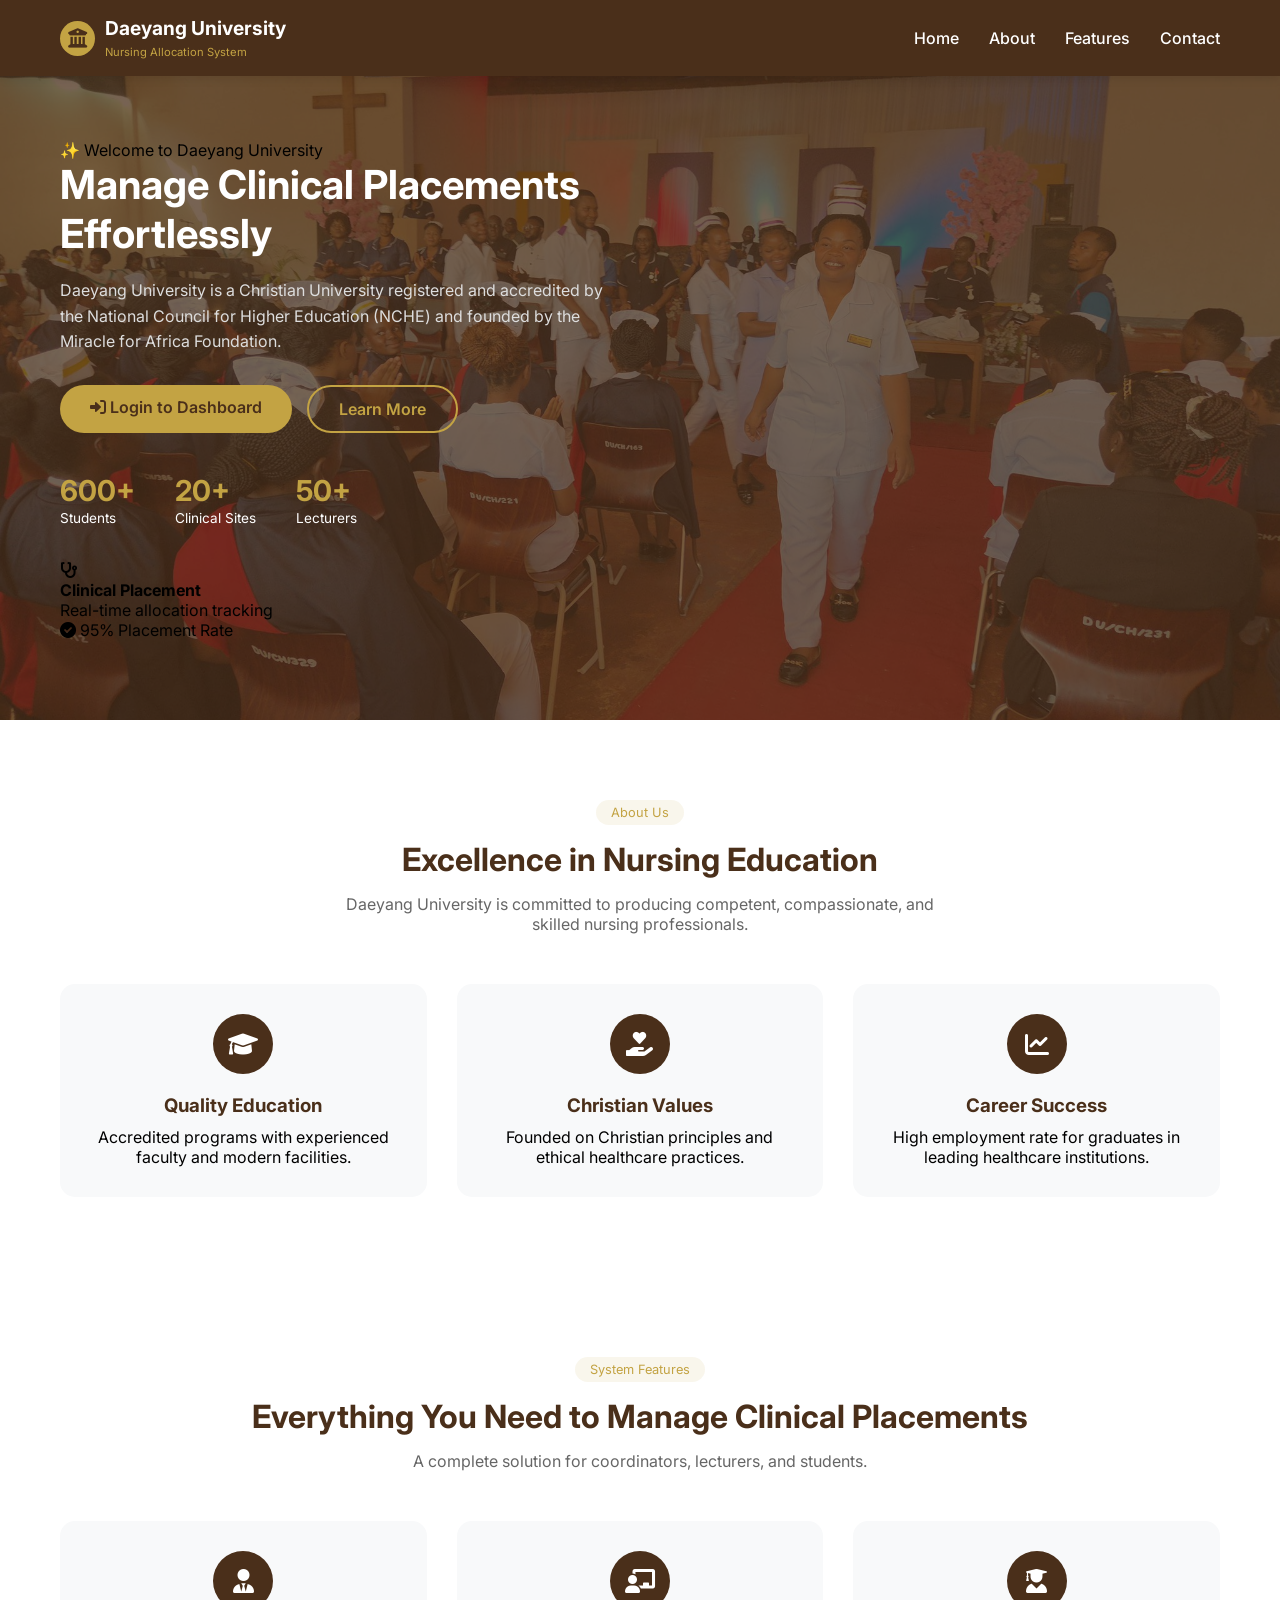
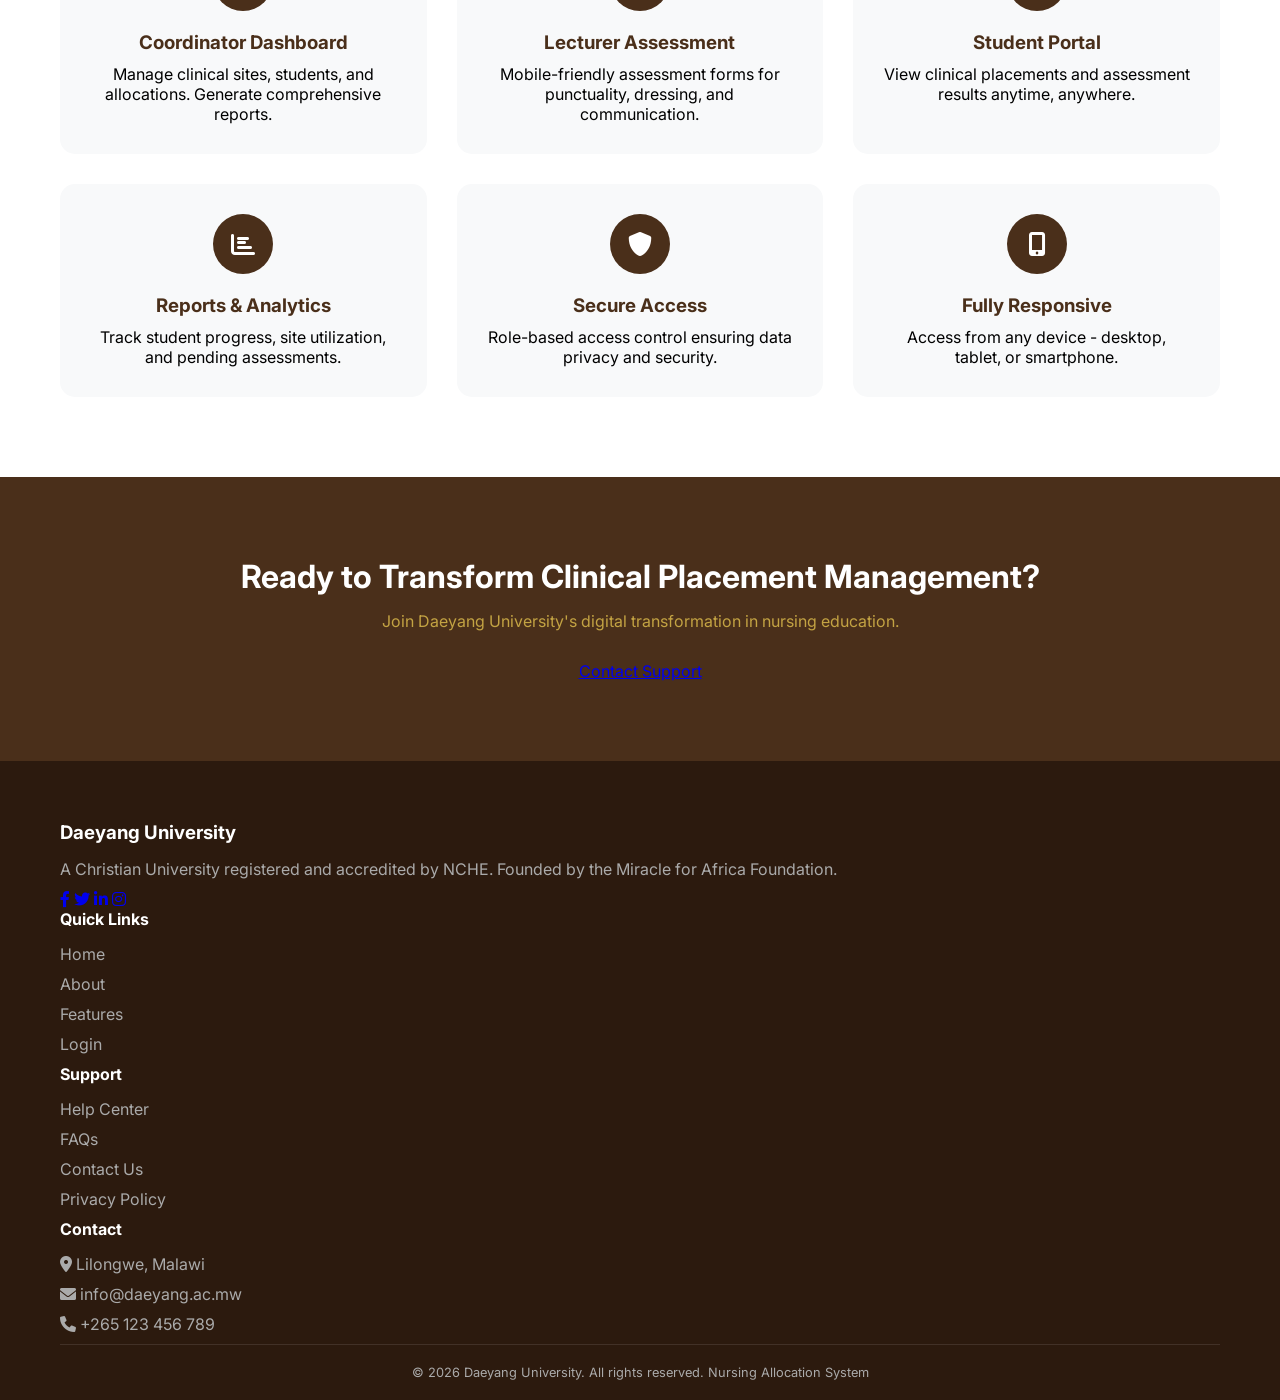
==== landing.html @ 1813d1b1 "Complete system: Bulk upload, auto allocation with notifications, landing page redesign NEW FILES AD" ====
<!DOCTYPE html>
<html lang="en">
<head>
    <meta charset="UTF-8">
    <meta name="viewport" content="width=device-width, initial-scale=1.0, user-scalable=yes">
    <title>Daeyang University - Nursing Allocation System</title>
    <link rel="stylesheet" href="css/landing.css">
    <link href="https://fonts.googleapis.com/css2?family=Inter:wght@300;400;500;600;700;800&display=swap" rel="stylesheet">
    <link rel="stylesheet" href="https://cdnjs.cloudflare.com/ajax/libs/font-awesome/6.0.0-beta3/css/all.min.css">
</head>
<body>
    <!-- Navigation -->
    <nav class="navbar">
        <div class="container">
            <div class="nav-brand">
                <div class="brand-icon">
                    <i class="fas fa-university"></i>
                </div>
                <div class="brand-text">
                    <h3>Daeyang University</h3>
                    <span>Nursing Allocation System</span>
                </div>
            </div>
            <div class="nav-menu">
                <a href="#home" class="nav-link">Home</a>
                <a href="#about" class="nav-link">About</a>
                <a href="#features" class="nav-link">Features</a>
                <a href="#contact" class="nav-link">Contact</a>
            </div>
            <div class="mobile-toggle">
                <i class="fas fa-bars"></i>
            </div>
        </div>
    </nav>

    <!-- Hero Section -->
    <section class="hero" id="home">
        <div class="container">
            <div class="hero-grid">
                <div class="hero-content">
                    <div class="hero-badge">
                        <span class="badge-icon">✨</span>
                        <span>Welcome to Daeyang University</span>
                    </div>
                    <h1>Manage Clinical Placements <span class="gradient-text">Effortlessly</span></h1>
                    <p>Daeyang University is a Christian University registered and accredited by the National Council for Higher Education (NCHE) and founded by the Miracle for Africa Foundation.</p>
                    <div class="hero-buttons">
                        <a href="login.php" class="btn btn-primary"><i class="fas fa-sign-in-alt"></i> Login to Dashboard</a>
                        <a href="#features" class="btn btn-outline">Learn More</a>
                    </div>
                    <div class="hero-stats">
                        <div class="stat">
                            <h3>600+</h3>
                            <p>Students</p>
                        </div>
                        <div class="stat">
                            <h3>20+</h3>
                            <p>Clinical Sites</p>
                        </div>
                        <div class="stat">
                            <h3>50+</h3>
                            <p>Lecturers</p>
                        </div>
                    </div>
                </div>
                <div class="hero-image">
                    <div class="image-card">
                        <div class="card-icon">
                            <i class="fas fa-stethoscope"></i>
                        </div>
                        <h4>Clinical Placement</h4>
                        <p>Real-time allocation tracking</p>
                        <div class="card-stats">
                            <div class="stat-item">
                                <i class="fas fa-check-circle"></i>
                                <span>95% Placement Rate</span>
                            </div>
                        </div>
                    </div>
                </div>
            </div>
        </div>
    </section>

    <!-- About Section -->
    <section class="about" id="about">
        <div class="container">
            <div class="section-header">
                <span class="section-tag">About Us</span>
                <h2>Excellence in Nursing Education</h2>
                <p>Daeyang University is committed to producing competent, compassionate, and skilled nursing professionals.</p>
            </div>
            <div class="about-grid">
                <div class="about-card">
                    <div class="about-icon">
                        <i class="fas fa-graduation-cap"></i>
                    </div>
                    <h3>Quality Education</h3>
                    <p>Accredited programs with experienced faculty and modern facilities.</p>
                </div>
                <div class="about-card">
                    <div class="about-icon">
                        <i class="fas fa-hand-holding-heart"></i>
                    </div>
                    <h3>Christian Values</h3>
                    <p>Founded on Christian principles and ethical healthcare practices.</p>
                </div>
                <div class="about-card">
                    <div class="about-icon">
                        <i class="fas fa-chart-line"></i>
                    </div>
                    <h3>Career Success</h3>
                    <p>High employment rate for graduates in leading healthcare institutions.</p>
                </div>
            </div>
        </div>
    </section>

    <!-- Features Section -->
    <section class="features" id="features">
        <div class="container">
            <div class="section-header">
                <span class="section-tag">System Features</span>
                <h2>Everything You Need to Manage Clinical Placements</h2>
                <p>A complete solution for coordinators, lecturers, and students.</p>
            </div>
            <div class="features-grid">
                <div class="feature-card">
                    <div class="feature-icon">
                        <i class="fas fa-user-tie"></i>
                    </div>
                    <h3>Coordinator Dashboard</h3>
                    <p>Manage clinical sites, students, and allocations. Generate comprehensive reports.</p>
                </div>
                <div class="feature-card">
                    <div class="feature-icon">
                        <i class="fas fa-chalkboard-teacher"></i>
                    </div>
                    <h3>Lecturer Assessment</h3>
                    <p>Mobile-friendly assessment forms for punctuality, dressing, and communication.</p>
                </div>
                <div class="feature-card">
                    <div class="feature-icon">
                        <i class="fas fa-user-graduate"></i>
                    </div>
                    <h3>Student Portal</h3>
                    <p>View clinical placements and assessment results anytime, anywhere.</p>
                </div>
                <div class="feature-card">
                    <div class="feature-icon">
                        <i class="fas fa-chart-bar"></i>
                    </div>
                    <h3>Reports & Analytics</h3>
                    <p>Track student progress, site utilization, and pending assessments.</p>
                </div>
                <div class="feature-card">
                    <div class="feature-icon">
                        <i class="fas fa-shield-alt"></i>
                    </div>
                    <h3>Secure Access</h3>
                    <p>Role-based access control ensuring data privacy and security.</p>
                </div>
                <div class="feature-card">
                    <div class="feature-icon">
                        <i class="fas fa-mobile-alt"></i>
                    </div>
                    <h3>Fully Responsive</h3>
                    <p>Access from any device - desktop, tablet, or smartphone.</p>
                </div>
            </div>
        </div>
    </section>

    <!-- CTA Section - REMOVED the duplicate login button -->
    <section class="cta">
        <div class="container">
            <div class="cta-content">
                <h2>Ready to Transform Clinical Placement Management?</h2>
                <p>Join Daeyang University's digital transformation in nursing education.</p>
                <div class="cta-buttons">
                    <!-- Only Contact Support button remains, Login button removed -->
                    <a href="#contact" class="btn btn-outline-light">Contact Support</a>
                </div>
            </div>
        </div>
    </section>

    <!-- Footer -->
    <footer class="footer" id="contact">
        <div class="container">
            <div class="footer-grid">
                <div class="footer-about">
                    <h3>Daeyang University</h3>
                    <p>A Christian University registered and accredited by NCHE. Founded by the Miracle for Africa Foundation.</p>
                    <div class="social-links">
                        <a href="#"><i class="fab fa-facebook-f"></i></a>
                        <a href="#"><i class="fab fa-twitter"></i></a>
                        <a href="#"><i class="fab fa-linkedin-in"></i></a>
                        <a href="#"><i class="fab fa-instagram"></i></a>
                    </div>
                </div>
                <div class="footer-links">
                    <h4>Quick Links</h4>
                    <ul>
                        <li><a href="#home">Home</a></li>
                        <li><a href="#about">About</a></li>
                        <li><a href="#features">Features</a></li>
                        <li><a href="login.php">Login</a></li>
                    </ul>
                </div>
                <div class="footer-links">
                    <h4>Support</h4>
                    <ul>
                        <li><a href="#">Help Center</a></li>
                        <li><a href="#">FAQs</a></li>
                        <li><a href="#">Contact Us</a></li>
                        <li><a href="#">Privacy Policy</a></li>
                    </ul>
                </div>
                <div class="footer-contact">
                    <h4>Contact</h4>
                    <p><i class="fas fa-map-marker-alt"></i> Lilongwe, Malawi</p>
                    <p><i class="fas fa-envelope"></i> info@daeyang.ac.mw</p>
                    <p><i class="fas fa-phone"></i> +265 123 456 789</p>
                </div>
            </div>
            <div class="footer-bottom">
                <p>&copy; 2026 Daeyang University. All rights reserved. Nursing Allocation System</p>
            </div>
        </div>
    </footer>

    <script>
        // Mobile menu toggle
        document.querySelector('.mobile-toggle').addEventListener('click', function() {
            document.querySelector('.nav-menu').classList.toggle('active');
        });
    </script>
</body>
</html>
---- css/landing.css ----
/* ============================================
   DAEYANG UNIVERSITY - NURSING LANDING PAGE
   WITH BACKGROUND IMAGE
   ============================================ */

* {
    margin: 0;
    padding: 0;
    box-sizing: border-box;
}

body {
    font-family: 'Inter', 'Segoe UI', Tahoma, Geneva, Verdana, sans-serif;
    background: white;
    min-height: 100vh;
}

.container {
    max-width: 1200px;
    margin: 0 auto;
    padding: 0 20px;
}

/* Navigation */
.navbar {
    background: #4a2f1a;
    padding: 1rem 0;
    position: fixed;
    top: 0;
    width: 100%;
    z-index: 1000;
    box-shadow: 0 2px 10px rgba(0,0,0,0.1);
}

.navbar .container {
    display: flex;
    justify-content: space-between;
    align-items: center;
}

.nav-brand {
    display: flex;
    align-items: center;
    gap: 10px;
}

.brand-icon {
    width: 35px;
    height: 35px;
    background: #c3a343;
    border-radius: 50%;
    display: flex;
    align-items: center;
    justify-content: center;
    color: #4a2f1a;
    font-size: 1.2rem;
}

.brand-text h3 {
    color: white;
    font-size: 1.2rem;
}

.brand-text span {
    color: #c3a343;
    font-size: 0.7rem;
}

.nav-menu {
    display: flex;
    gap: 30px;
    align-items: center;
}

.nav-menu a {
    color: white;
    text-decoration: none;
    font-weight: 500;
}

.nav-menu a:hover {
    color: #c3a343;
}

/* Login button removed from nav - as requested */

.mobile-toggle {
    display: none;
    font-size: 1.5rem;
    cursor: pointer;
    color: white;
}

/* Hero Section with Background Image */
.hero {
    padding: 120px 0 60px;
    min-height: 80vh;
    display: flex;
    align-items: center;
    position: relative;
    background: url('../images/background.jpg') center/cover no-repeat;
}

/* Dark overlay to make text readable */
.hero::before {
    content: '';
    position: absolute;
    top: 0;
    left: 0;
    width: 100%;
    height: 100%;
    background: rgba(74, 47, 26, 0.75);
    z-index: 0;
}

.hero .container {
    position: relative;
    z-index: 1;
}

.hero .container {
    display: grid;
    grid-template-columns: 1fr 1fr;
    gap: 50px;
    align-items: center;
}

.hero-content h1 {
    font-size: 2.5rem;
    color: white;
    margin-bottom: 20px;
}

.hero-content .highlight {
    color: #c3a343;
}

.hero-content p {
    color: #ddd;
    line-height: 1.6;
    margin-bottom: 30px;
}

.hero-buttons {
    display: flex;
    gap: 15px;
    margin-bottom: 40px;
}

.btn-primary {
    background: #c3a343;
    color: #4a2f1a;
    padding: 12px 30px;
    border-radius: 40px;
    text-decoration: none;
    font-weight: 600;
    display: inline-block;
}

.btn-primary:hover {
    background: #d4b353;
}

.btn-outline {
    border: 2px solid #c3a343;
    color: #c3a343;
    padding: 12px 30px;
    border-radius: 40px;
    text-decoration: none;
    font-weight: 600;
    display: inline-block;
}

.btn-outline:hover {
    background: #c3a343;
    color: #4a2f1a;
}

.hero-stats {
    display: flex;
    gap: 40px;
}

.stat h3 {
    font-size: 1.8rem;
    color: #c3a343;
}

.stat p {
    color: white;
    font-size: 0.85rem;
}

.image-placeholder {
    width: 300px;
    height: 300px;
    background: rgba(255,255,255,0.1);
    border-radius: 20px;
    display: flex;
    align-items: center;
    justify-content: center;
    font-size: 5rem;
    color: white;
    backdrop-filter: blur(5px);
    border: 1px solid rgba(255,255,255,0.2);
}

/* About Section */
.about, .features, .partners, .cta {
    padding: 80px 0;
}

.section-header {
    text-align: center;
    margin-bottom: 50px;
}

.section-tag {
    display: inline-block;
    background: rgba(195, 163, 67, 0.1);
    color: #c3a343;
    padding: 5px 15px;
    border-radius: 30px;
    font-size: 0.8rem;
    margin-bottom: 15px;
}

.section-header h2 {
    font-size: 2rem;
    color: #4a2f1a;
    margin-bottom: 15px;
}

.section-header p {
    color: #666;
    max-width: 600px;
    margin: 0 auto;
}

.about-grid, .features-grid {
    display: grid;
    grid-template-columns: repeat(auto-fit, minmax(300px, 1fr));
    gap: 30px;
}

.about-card, .feature-card {
    padding: 30px;
    background: #f8f9fa;
    border-radius: 15px;
    transition: transform 0.3s;
    text-align: center;
}

.about-card:hover, .feature-card:hover {
    transform: translateY(-5px);
}

.about-icon, .feature-icon {
    width: 60px;
    height: 60px;
    background: #4a2f1a;
    border-radius: 50%;
    display: flex;
    align-items: center;
    justify-content: center;
    margin: 0 auto 20px;
    font-size: 1.5rem;
    color: white;
}

.about-card h3, .feature-card h3 {
    color: #4a2f1a;
    margin-bottom: 10px;
}

/* Partners Section */
.partners {
    background: #f8f9fa;
}

.partners-grid {
    display: grid;
    grid-template-columns: repeat(auto-fit, minmax(200px, 1fr));
    gap: 30px;
    text-align: center;
}

.partner-card {
    padding: 25px;
    background: white;
    border-radius: 15px;
    transition: transform 0.3s;
}

.partner-card:hover {
    transform: translateY(-5px);
}

.partner-card i {
    font-size: 2.5rem;
    color: #4a2f1a;
    margin-bottom: 15px;
}

.partner-card h4 {
    color: #4a2f1a;
    margin-bottom: 5px;
}

.partner-card p {
    color: #666;
    font-size: 0.85rem;
}

/* CTA Section */
.cta {
    background: #4a2f1a;
    text-align: center;
}

.cta-content h2 {
    color: white;
    font-size: 2rem;
    margin-bottom: 15px;
}

.cta-content p {
    color: #c3a343;
    margin-bottom: 30px;
}

.btn-light {
    background: #c3a343;
    color: #4a2f1a;
    padding: 12px 40px;
    border-radius: 40px;
    text-decoration: none;
    font-weight: 600;
    display: inline-block;
}

.btn-light:hover {
    background: #d4b353;
}

/* Footer */
.footer {
    background: #2c1a0e;
    padding: 60px 0 20px;
    color: white;
}

.footer-content {
    display: grid;
    grid-template-columns: repeat(auto-fit, minmax(250px, 1fr));
    gap: 40px;
    margin-bottom: 40px;
}

.footer-about h3, .footer-links h4, .footer-contact h4 {
    margin-bottom: 15px;
}

.footer-about p {
    color: #aaa;
    margin-bottom: 10px;
}

.footer-links ul {
    list-style: none;
}

.footer-links ul li {
    margin-bottom: 10px;
}

.footer-links ul li a {
    color: #aaa;
    text-decoration: none;
}

.footer-links ul li a:hover {
    color: #c3a343;
}

.footer-contact p {
    color: #aaa;
    margin-bottom: 10px;
}

.footer-bottom {
    text-align: center;
    padding-top: 20px;
    border-top: 1px solid rgba(255,255,255,0.1);
    color: #aaa;
    font-size: 0.8rem;
}

/* Responsive */
@media (max-width: 768px) {
    .mobile-toggle {
        display: block;
    }
    
    .nav-menu {
        display: none;
        position: absolute;
        top: 70px;
        left: 0;
        width: 100%;
        background: #4a2f1a;
        flex-direction: column;
        padding: 20px;
    }
    
    .nav-menu.active {
        display: flex;
    }
    
    .hero .container {
        grid-template-columns: 1fr;
        text-align: center;
    }
    
    .hero-content h1 {
        font-size: 1.8rem;
    }
    
    .hero-buttons, .hero-stats {
        justify-content: center;
    }
    
    .features-grid, .about-grid, .partners-grid {
        grid-template-columns: 1fr;
    }
}
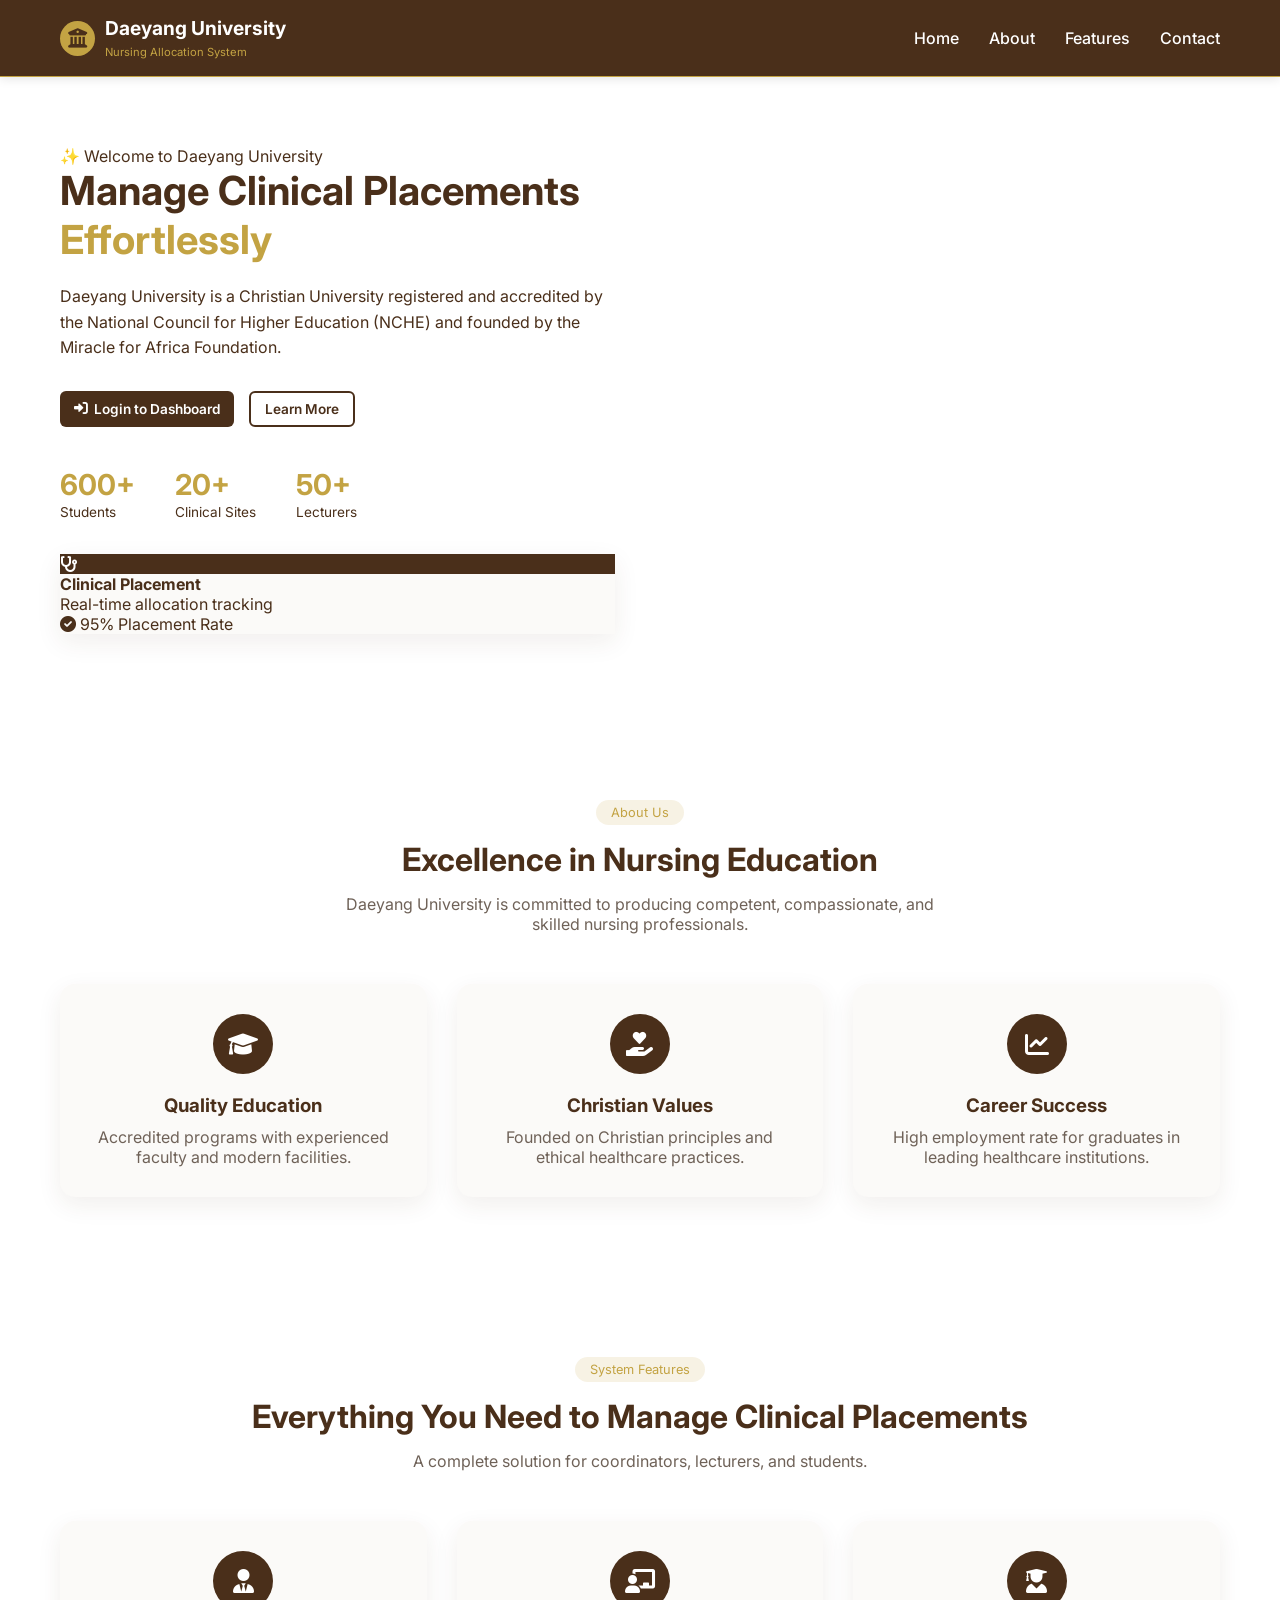
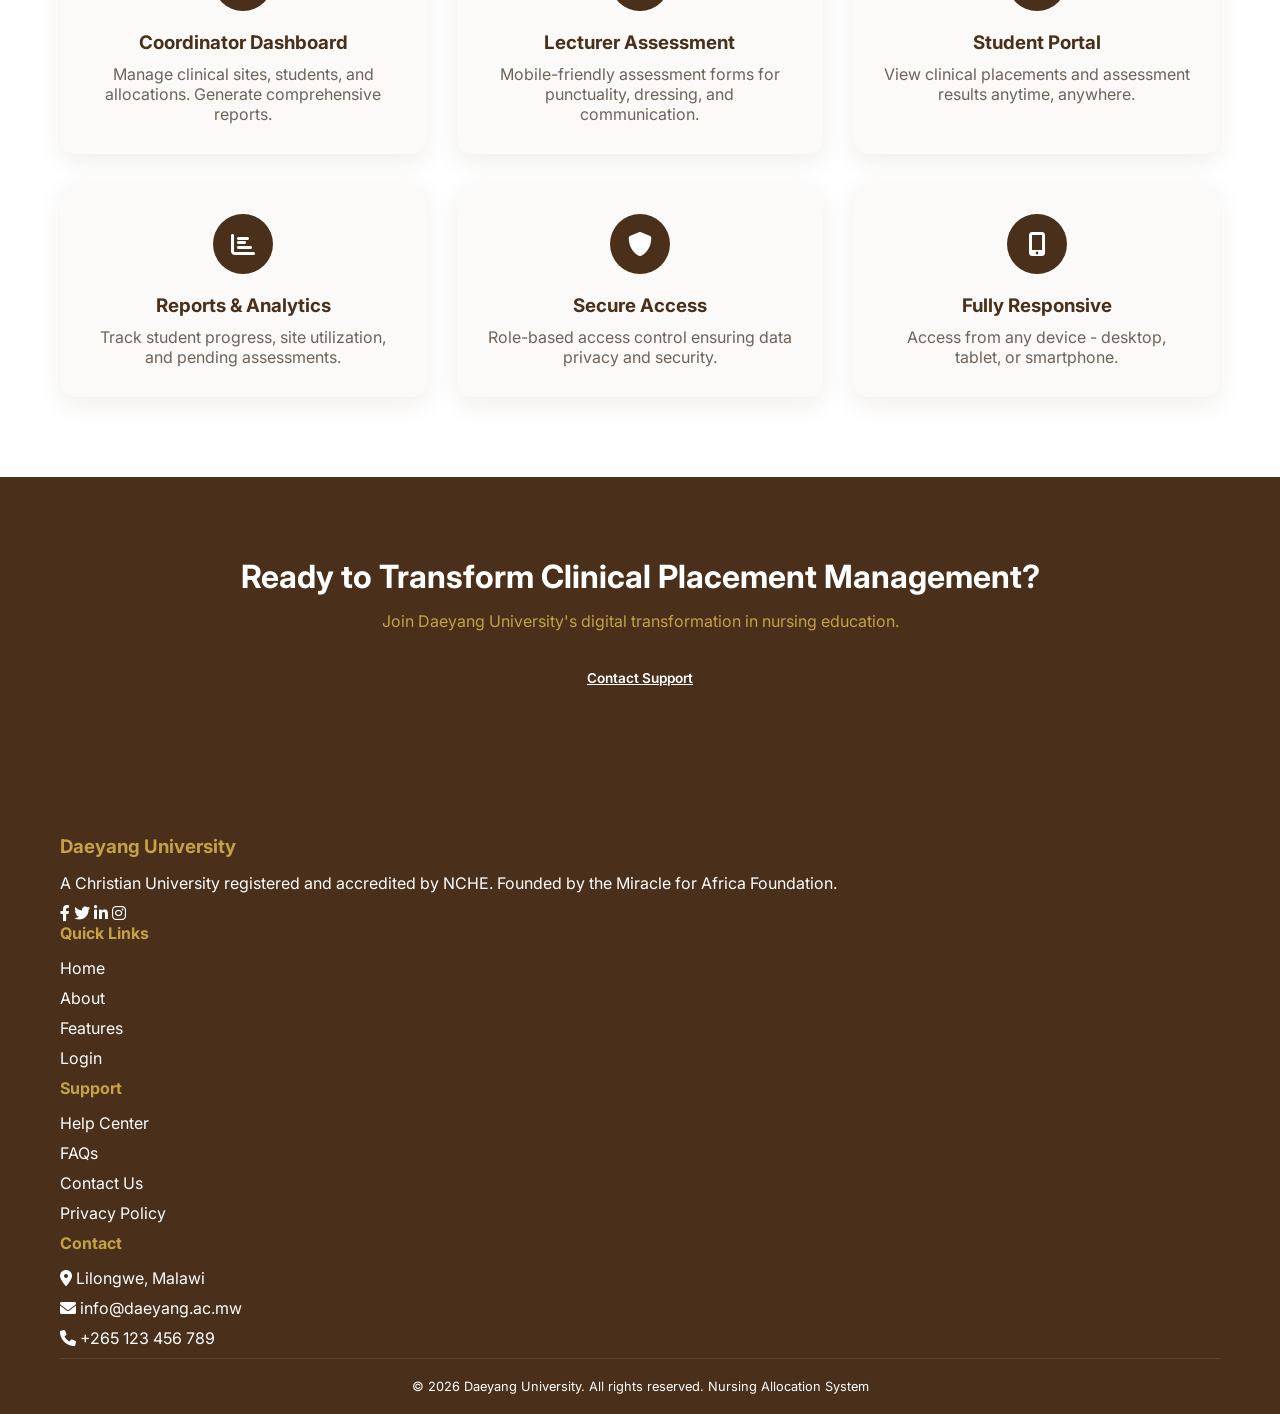
==== commit 73c74ed7: "Add shared page loading overlay and delayed navigation behavior across the system" ====
--- a/landing.html
+++ b/landing.html
@@ -7,6 +7,7 @@
     <link rel="stylesheet" href="css/landing.css">
     <link href="https://fonts.googleapis.com/css2?family=Inter:wght@300;400;500;600;700;800&display=swap" rel="stylesheet">
     <link rel="stylesheet" href="https://cdnjs.cloudflare.com/ajax/libs/font-awesome/6.0.0-beta3/css/all.min.css">
+    <link rel="stylesheet" href="css/theme.css">
 </head>
 <body>
     <!-- Navigation -->
@@ -231,10 +232,10 @@
     </footer>
 
     <script>
-        // Mobile menu toggle
         document.querySelector('.mobile-toggle').addEventListener('click', function() {
             document.querySelector('.nav-menu').classList.toggle('active');
         });
     </script>
+    <script src="js/page-loader.js"></script>
 </body>
-</html>+</html>
--- a/css/landing.css
+++ b/css/landing.css
@@ -1,6 +1,6 @@
 /* ============================================
    DAEYANG UNIVERSITY - NURSING LANDING PAGE
-   WITH BACKGROUND IMAGE
+   NAVY & GOLD THEME
    ============================================ */
 
 * {
@@ -23,13 +23,14 @@
 
 /* Navigation */
 .navbar {
-    background: #4a2f1a;
+    background: #1a2a6c;
     padding: 1rem 0;
     position: fixed;
     top: 0;
     width: 100%;
     z-index: 1000;
     box-shadow: 0 2px 10px rgba(0,0,0,0.1);
+    border-bottom: 1px solid #c3a343;
 }
 
 .navbar .container {
@@ -52,7 +53,7 @@
     display: flex;
     align-items: center;
     justify-content: center;
-    color: #4a2f1a;
+    color: #1a2a6c;
     font-size: 1.2rem;
 }
 
@@ -81,8 +82,6 @@
 .nav-menu a:hover {
     color: #c3a343;
 }
-
-/* Login button removed from nav - as requested */
 
 .mobile-toggle {
     display: none;
@@ -101,7 +100,7 @@
     background: url('../images/background.jpg') center/cover no-repeat;
 }
 
-/* Dark overlay to make text readable */
+/* Dark overlay to make text readable - Navy overlay */
 .hero::before {
     content: '';
     position: absolute;
@@ -109,7 +108,7 @@
     left: 0;
     width: 100%;
     height: 100%;
-    background: rgba(74, 47, 26, 0.75);
+    background: rgba(26, 42, 108, 0.85);
     z-index: 0;
 }
 
@@ -149,7 +148,7 @@
 
 .btn-primary {
     background: #c3a343;
-    color: #4a2f1a;
+    color: #1a2a6c;
     padding: 12px 30px;
     border-radius: 40px;
     text-decoration: none;
@@ -159,6 +158,7 @@
 
 .btn-primary:hover {
     background: #d4b353;
+    transform: translateY(-2px);
 }
 
 .btn-outline {
@@ -173,7 +173,7 @@
 
 .btn-outline:hover {
     background: #c3a343;
-    color: #4a2f1a;
+    color: #1a2a6c;
 }
 
 .hero-stats {
@@ -227,7 +227,7 @@
 
 .section-header h2 {
     font-size: 2rem;
-    color: #4a2f1a;
+    color: #1a2a6c;
     margin-bottom: 15px;
 }
 
@@ -258,7 +258,7 @@
 .about-icon, .feature-icon {
     width: 60px;
     height: 60px;
-    background: #4a2f1a;
+    background: #1a2a6c;
     border-radius: 50%;
     display: flex;
     align-items: center;
@@ -269,7 +269,7 @@
 }
 
 .about-card h3, .feature-card h3 {
-    color: #4a2f1a;
+    color: #1a2a6c;
     margin-bottom: 10px;
 }
 
@@ -298,12 +298,12 @@
 
 .partner-card i {
     font-size: 2.5rem;
-    color: #4a2f1a;
+    color: #1a2a6c;
     margin-bottom: 15px;
 }
 
 .partner-card h4 {
-    color: #4a2f1a;
+    color: #1a2a6c;
     margin-bottom: 5px;
 }
 
@@ -314,7 +314,7 @@
 
 /* CTA Section */
 .cta {
-    background: #4a2f1a;
+    background: #1a2a6c;
     text-align: center;
 }
 
@@ -331,7 +331,7 @@
 
 .btn-light {
     background: #c3a343;
-    color: #4a2f1a;
+    color: #1a2a6c;
     padding: 12px 40px;
     border-radius: 40px;
     text-decoration: none;
@@ -345,7 +345,7 @@
 
 /* Footer */
 .footer {
-    background: #2c1a0e;
+    background: #0f172a;
     padding: 60px 0 20px;
     color: white;
 }
@@ -359,6 +359,7 @@
 
 .footer-about h3, .footer-links h4, .footer-contact h4 {
     margin-bottom: 15px;
+    color: #c3a343;
 }
 
 .footer-about p {
@@ -394,6 +395,49 @@
     border-top: 1px solid rgba(255,255,255,0.1);
     color: #aaa;
     font-size: 0.8rem;
+}
+
+/* Responsive */
+.page-loader {
+    position: fixed;
+    inset: 0;
+    background: rgba(0, 0, 0, 0.65);
+    display: flex;
+    align-items: center;
+    justify-content: center;
+    z-index: 2000;
+    opacity: 0;
+    pointer-events: none;
+    transition: opacity 0.25s ease;
+}
+
+.page-loader.visible {
+    opacity: 1;
+    pointer-events: auto;
+}
+
+.page-loader .loader {
+    text-align: center;
+    color: #fff;
+}
+
+.page-loader .spinner {
+    width: 60px;
+    height: 60px;
+    border: 6px solid rgba(255, 255, 255, 0.2);
+    border-top-color: #c3a343;
+    border-radius: 50%;
+    animation: spin 1s linear infinite;
+    margin: 0 auto 15px;
+}
+
+.page-loader .loader p {
+    font-size: 1rem;
+    letter-spacing: 0.02em;
+}
+
+@keyframes spin {
+    to { transform: rotate(360deg); }
 }
 
 /* Responsive */
@@ -408,7 +452,7 @@
         top: 70px;
         left: 0;
         width: 100%;
-        background: #4a2f1a;
+        background: #1a2a6c;
         flex-direction: column;
         padding: 20px;
     }
--- a/css/theme.css
+++ b/css/theme.css
@@ -0,0 +1,491 @@
+/* ============================================
+   DAEYANG UNIVERSITY - WHITE & BROWN THEME
+   Loaded after page-level styles to keep the UI consistent.
+   ============================================ */
+
+:root {
+    --du-bg: #ffffff;
+    --du-surface: #fbfaf8;
+    --du-surface-strong: #f5f1eb;
+    --du-brown: #4a2f1a;
+    --du-brown-soft: #654321;
+    --du-text: #4a2f1a;
+    --du-muted: #6f6258;
+    --du-gold: #c3a343;
+    --du-border: #eadfce;
+    --du-shadow: 0 8px 24px rgba(74, 47, 26, 0.08);
+}
+
+html,
+body {
+    background: var(--du-bg) !important;
+    background-image: none !important;
+    color: var(--du-text) !important;
+}
+
+body::before {
+    display: none !important;
+}
+
+body,
+input,
+select,
+textarea,
+button {
+    font-family: 'Inter', 'Segoe UI', Tahoma, Geneva, Verdana, sans-serif;
+}
+
+h1,
+h2,
+h3,
+h4,
+h5,
+h6,
+label,
+strong,
+.card h2,
+.card h3,
+.card h4,
+.section-header h2,
+.about-card h3,
+.feature-card h3,
+.partner-card h4,
+.site-name,
+.stat-number,
+.notification-title,
+.info-label,
+.final-grade-score,
+.upload-area h3 {
+    color: var(--du-text) !important;
+}
+
+p,
+td,
+.stat-label,
+.site-capacity,
+.welcome-card p,
+.section-header p,
+.partner-card p,
+.notification-message,
+.notification-time,
+.info-value,
+.result-date,
+.score-label,
+.comments-label,
+.no-data,
+.upload-area p {
+    color: var(--du-muted) !important;
+}
+
+a {
+    color: var(--du-brown) !important;
+}
+
+/* Header and navigation */
+.header,
+.dashboard-header,
+.navbar,
+.dropdown-header,
+.modal-header,
+.footer,
+.cta {
+    background: var(--du-brown) !important;
+    color: #ffffff !important;
+    border-color: var(--du-gold) !important;
+}
+
+.header h1,
+.dashboard-header h1,
+.header .user-info span,
+.dashboard-header .user-info span,
+.brand-text h3,
+.nav-menu a,
+.dropdown-header h4,
+.modal-header h3,
+.footer h3,
+.footer h4,
+.footer p,
+.footer a,
+.cta h2 {
+    color: #ffffff !important;
+}
+
+.brand-text span,
+.brand-icon,
+.bell-icon,
+.dropdown-header a,
+.footer-about h3,
+.footer-links h4,
+.footer-contact h4,
+.footer-links ul li a:hover,
+.nav-menu a:hover,
+.mobile-toggle {
+    color: var(--du-gold) !important;
+}
+
+.nav-menu .btn-login {
+    background: var(--du-gold) !important;
+    color: var(--du-brown) !important;
+    padding: 8px 16px;
+    border-radius: 30px;
+}
+
+.brand-icon {
+    background: var(--du-gold) !important;
+    color: var(--du-brown) !important;
+}
+
+.nav-tabs {
+    background: var(--du-surface-strong) !important;
+    border-bottom: 1px solid var(--du-border) !important;
+    box-shadow: 0 3px 12px rgba(74, 47, 26, 0.05);
+    align-items: center;
+    overflow-x: auto;
+    overflow-y: visible;
+    scrollbar-width: thin;
+}
+
+.nav-tab {
+    color: var(--du-brown) !important;
+    background: transparent !important;
+    flex: 0 0 auto;
+}
+
+.nav-tab:hover {
+    background: #efe7dc !important;
+    color: var(--du-brown) !important;
+}
+
+.nav-tab.active {
+    background: var(--du-brown) !important;
+    color: #ffffff !important;
+    border-bottom-color: var(--du-gold) !important;
+}
+
+/* Cards and content surfaces */
+.container,
+.dashboard-container {
+    background: transparent !important;
+}
+
+.card,
+.welcome-card,
+.action-bar,
+.stat-card,
+.stat-box,
+.site-card,
+.student-card,
+.result-item,
+.info-box,
+.final-grade-card,
+.assigned-site-info,
+.manual-role-div,
+.upload-area,
+.notification-dropdown,
+.modal-content,
+.login-card,
+.about-card,
+.feature-card,
+.partner-card,
+.image-card,
+.student-info-card,
+.edit-profile-form,
+.score,
+.info-card,
+.scores-card,
+.comments-card {
+    background: var(--du-surface) !important;
+    color: var(--du-text) !important;
+    border-color: var(--du-border) !important;
+    box-shadow: var(--du-shadow) !important;
+}
+
+.card,
+.welcome-card,
+.modal-content,
+.login-card {
+    border: 1px solid var(--du-border) !important;
+}
+
+.card h2,
+.welcome-card,
+.student-card,
+.result-item,
+.info-box,
+.assigned-site-info,
+.manual-role-div,
+.upload-area,
+.student-info-card,
+.final-grade-card {
+    border-left-color: var(--du-gold) !important;
+    border-bottom-color: var(--du-gold) !important;
+}
+
+.about-icon,
+.feature-icon,
+.card-icon {
+    background: var(--du-brown) !important;
+    color: #ffffff !important;
+}
+
+.section-tag {
+    background: rgba(195, 163, 67, 0.14) !important;
+    color: var(--du-gold) !important;
+}
+
+/* Buttons */
+.btn-primary,
+.btn-secondary,
+.btn-template,
+.btn-light,
+.btn-outline,
+.btn-outline-light,
+.btn-view,
+.btn-save,
+.btn-cancel,
+.btn-signin,
+.btn-upload,
+.btn-back,
+.btn-logout {
+    display: inline-flex !important;
+    align-items: center;
+    justify-content: center;
+    gap: 6px;
+    width: auto !important;
+    max-width: 100%;
+    min-height: 34px;
+    padding: 8px 14px !important;
+    border-radius: 6px !important;
+    font-size: 0.85rem !important;
+    line-height: 1.2;
+    font-weight: 600;
+    white-space: nowrap;
+}
+
+.btn-delete,
+.btn-danger,
+.btn-archive-student {
+    min-height: 28px;
+    padding: 5px 10px !important;
+    border-radius: 5px !important;
+    font-size: 0.75rem !important;
+    line-height: 1.2;
+}
+
+.nav-tab {
+    padding: 10px 16px !important;
+    font-size: 0.88rem !important;
+    line-height: 1.2;
+}
+
+.nav-menu .btn-login {
+    padding: 7px 13px !important;
+    font-size: 0.84rem !important;
+}
+
+.btn-primary,
+.btn-view,
+.btn-save,
+.btn-signin,
+.btn-upload,
+.btn-back {
+    background: var(--du-brown) !important;
+    color: #ffffff !important;
+    border-color: var(--du-brown) !important;
+}
+
+.btn-primary:hover,
+.btn-view:hover,
+.btn-save:hover,
+.btn-signin:hover,
+.btn-upload:hover,
+.btn-back:hover {
+    background: var(--du-brown-soft) !important;
+    color: #ffffff !important;
+}
+
+.btn-secondary,
+.btn-template,
+.btn-light,
+.role-badge {
+    background: var(--du-gold) !important;
+    color: var(--du-brown) !important;
+}
+
+.btn-outline,
+.btn-outline-light {
+    background: transparent !important;
+    border-color: var(--du-brown) !important;
+    color: var(--du-brown) !important;
+}
+
+.btn-outline:hover,
+.btn-outline-light:hover {
+    background: var(--du-brown) !important;
+    color: #ffffff !important;
+}
+
+.cta .btn-outline-light {
+    border-color: #ffffff !important;
+    color: #ffffff !important;
+}
+
+.cta .btn-outline-light:hover {
+    background: #ffffff !important;
+    color: var(--du-brown) !important;
+}
+
+.btn-logout {
+    background: rgba(255, 255, 255, 0.14) !important;
+    color: #ffffff !important;
+    border: 1px solid rgba(255, 255, 255, 0.25) !important;
+}
+
+.btn-cancel {
+    background: #eee7dc !important;
+    color: var(--du-brown) !important;
+}
+
+/* Forms */
+input,
+select,
+textarea {
+    background: #ffffff !important;
+    color: var(--du-text) !important;
+    border-color: #d8c7b4 !important;
+}
+
+input:focus,
+select:focus,
+textarea:focus,
+.score-input:focus {
+    border-color: var(--du-gold) !important;
+    box-shadow: 0 0 0 3px rgba(195, 163, 67, 0.16) !important;
+}
+
+::placeholder {
+    color: #9a8c80 !important;
+}
+
+/* Tables */
+.data-table th,
+.history-table th {
+    background: var(--du-brown) !important;
+    color: #ffffff !important;
+}
+
+.data-table tr:hover,
+.history-table tr:hover,
+.notification-item:hover {
+    background: var(--du-surface-strong) !important;
+}
+
+.data-table td,
+.history-table td {
+    border-bottom-color: var(--du-border) !important;
+}
+
+/* Landing page */
+.hero {
+    background: var(--du-bg) !important;
+    color: var(--du-text) !important;
+}
+
+.hero::before {
+    display: none !important;
+}
+
+.hero-content h1,
+.hero-content p,
+.hero-stats .stat p,
+.hero-badge,
+.image-card h4,
+.image-card p,
+.stat-item span {
+    color: var(--du-text) !important;
+}
+
+.gradient-text,
+.hero-content .highlight,
+.stat h3,
+.final-grade-letter {
+    color: var(--du-gold) !important;
+}
+
+.partners {
+    background: var(--du-surface) !important;
+}
+
+.cta p {
+    color: var(--du-gold) !important;
+}
+
+/* Status messages keep their semantic colors. */
+.success-msg,
+.success,
+.badge-success,
+.badge-marked,
+.score-high {
+    color: #155724 !important;
+}
+
+.error-msg,
+.error,
+.score-low {
+    color: #721c24 !important;
+}
+
+.warning-msg,
+.badge-warning,
+.badge-unmarked,
+.score-medium {
+    color: #856404 !important;
+}
+
+@media (max-width: 768px) {
+    .nav-menu.active {
+        background: var(--du-brown) !important;
+    }
+}
+
+.page-loader {
+    position: fixed;
+    inset: 0;
+    background: rgba(0, 0, 0, 0.65);
+    display: flex;
+    align-items: center;
+    justify-content: center;
+    z-index: 2000;
+    opacity: 0;
+    pointer-events: none;
+    transition: opacity 0.25s ease;
+}
+
+.page-loader.visible {
+    opacity: 1;
+    pointer-events: auto;
+}
+
+.page-loader .loader {
+    text-align: center;
+    color: #fff;
+}
+
+.page-loader .spinner {
+    width: 60px;
+    height: 60px;
+    border: 6px solid rgba(255, 255, 255, 0.2);
+    border-top-color: var(--du-gold);
+    border-radius: 50%;
+    animation: spin 1s linear infinite;
+    margin: 0 auto 15px;
+}
+
+.page-loader .loader p {
+    font-size: 1rem;
+    letter-spacing: 0.02em;
+}
+
+@keyframes spin {
+    to { transform: rotate(360deg); }
+}
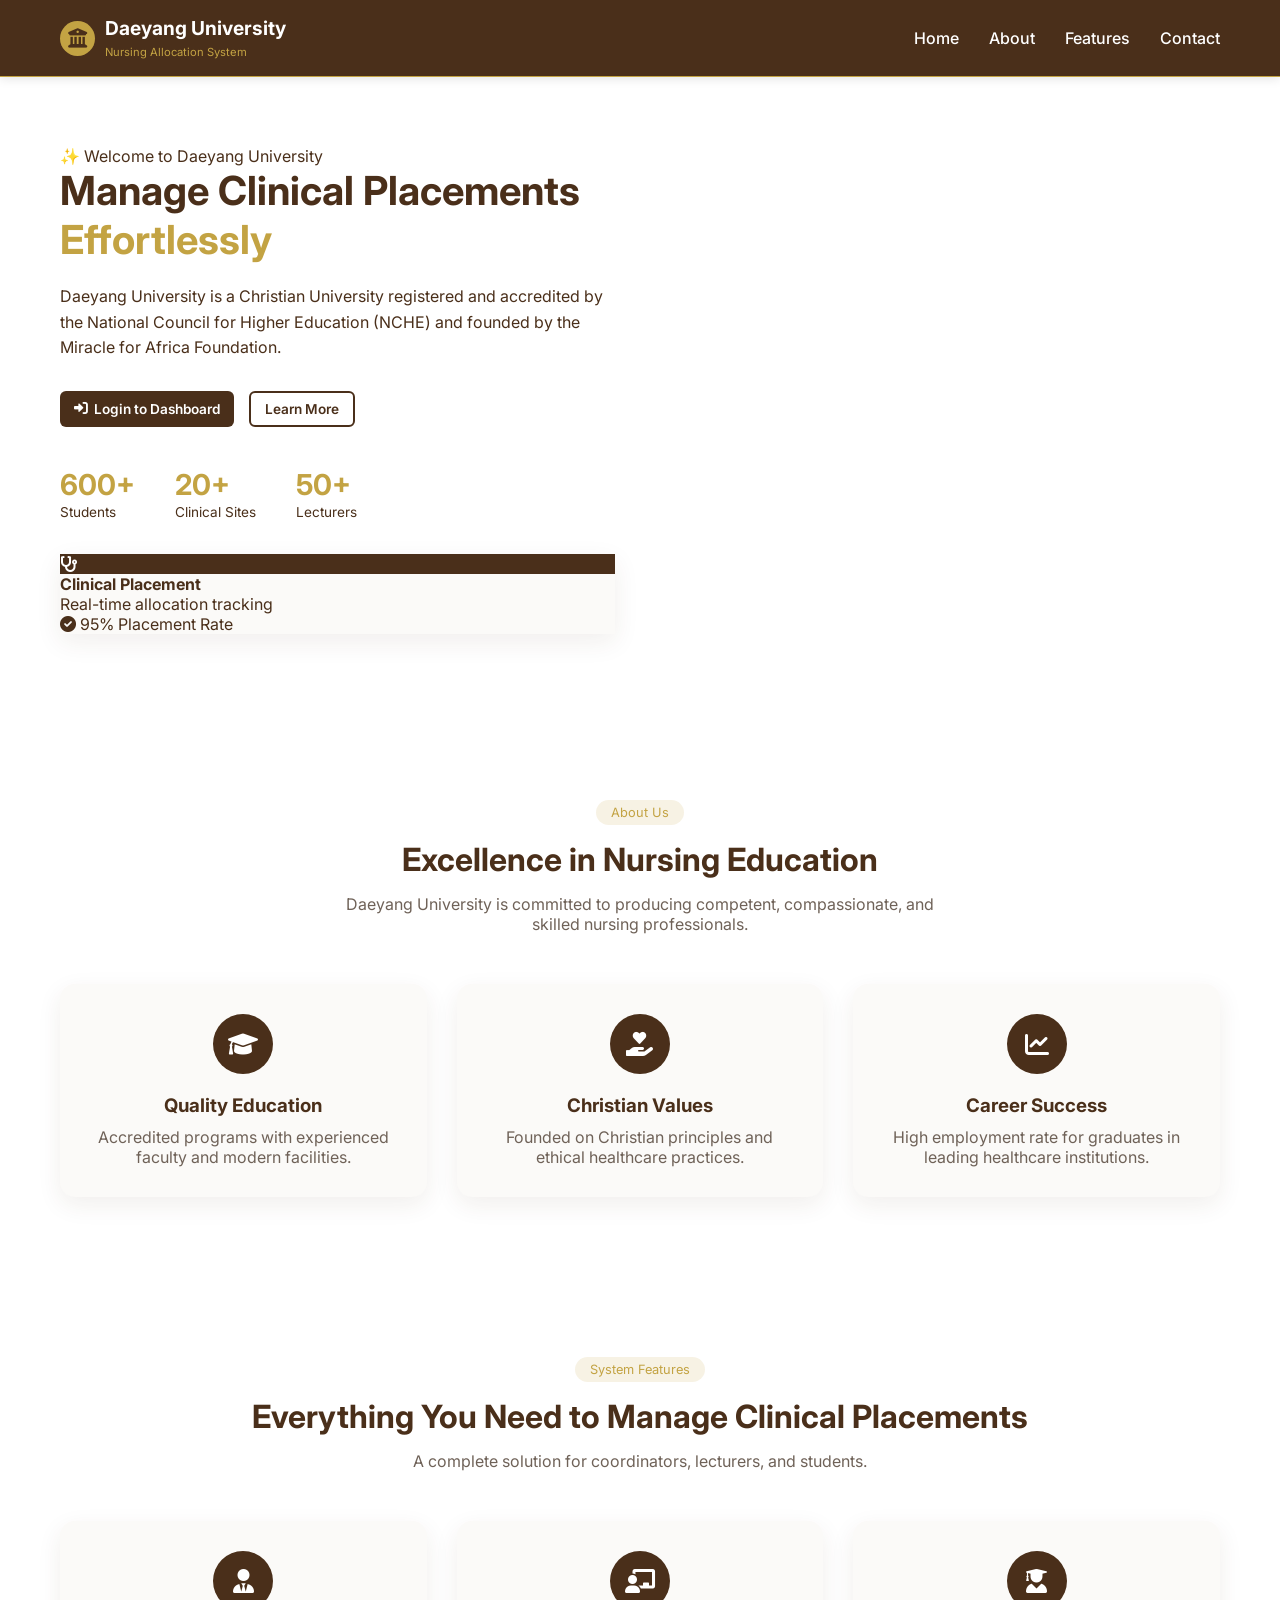
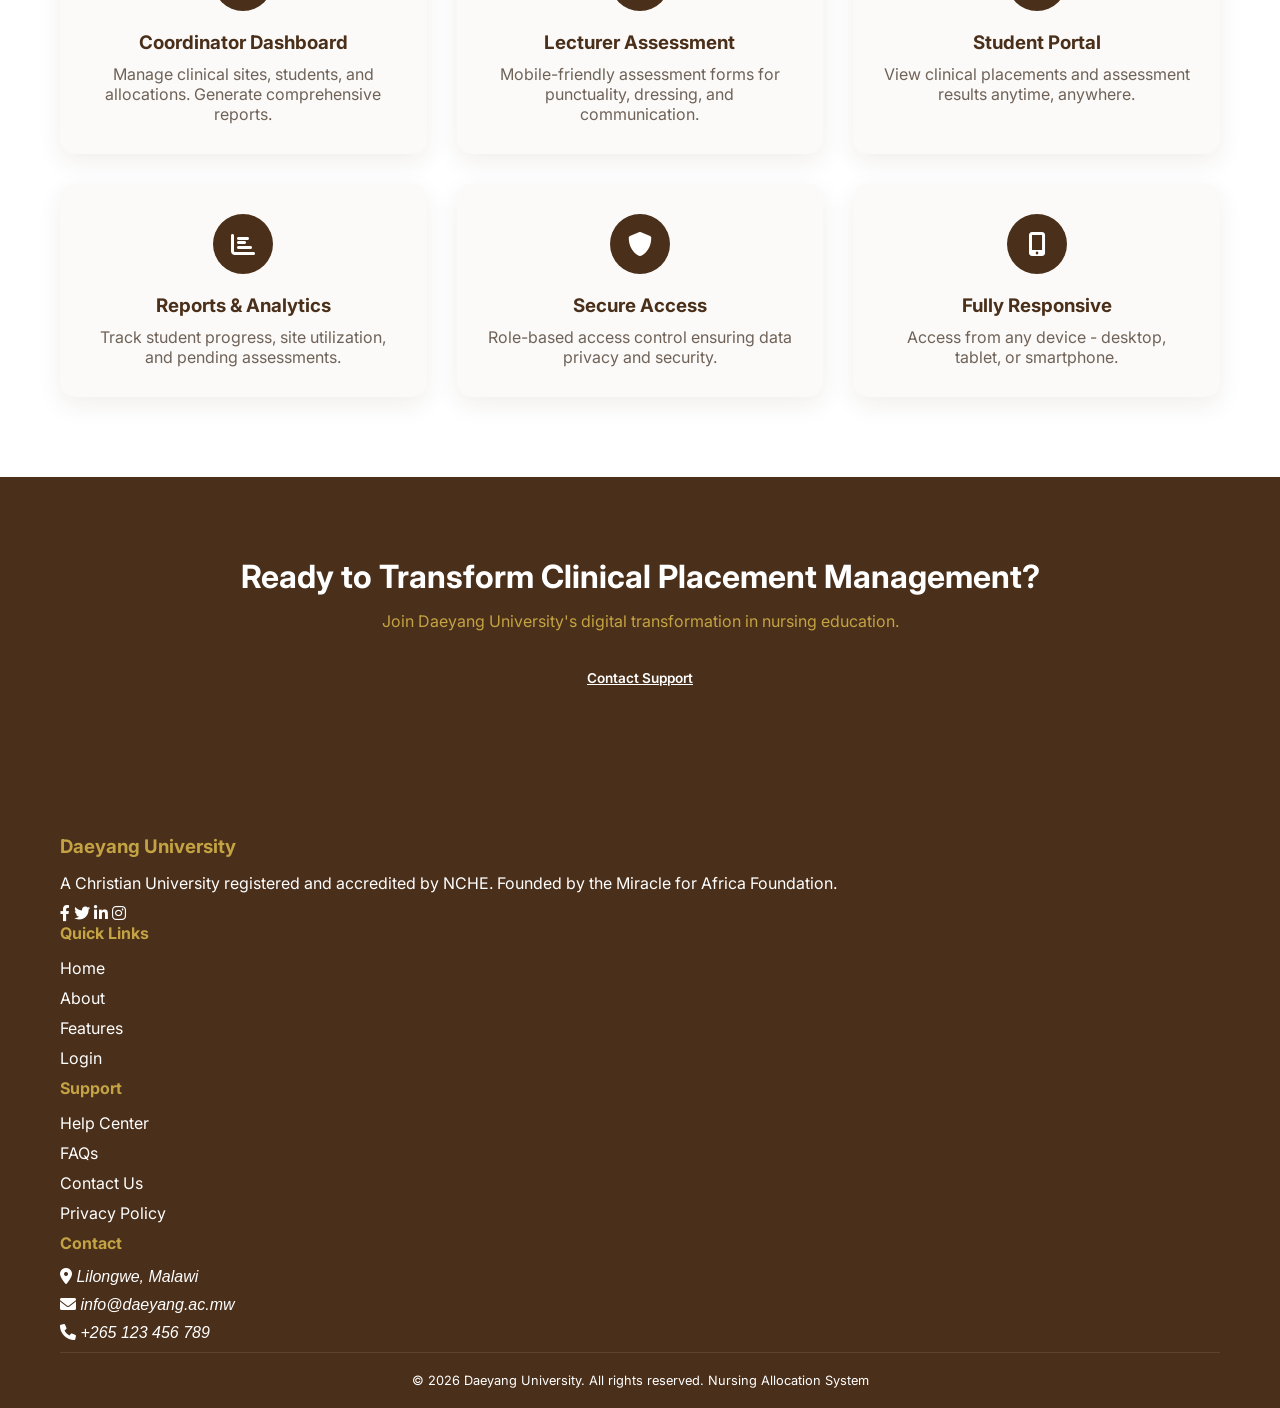
==== commit c4839885: "Major system updates: - Added password reset functionality for students, lecturers, and matrons - Im" ====
--- a/landing.html
+++ b/landing.html
@@ -14,39 +14,39 @@
     <nav class="navbar">
         <div class="container">
             <div class="nav-brand">
-                <div class="brand-icon">
-                    <i class="fas fa-university"></i>
+                <div class="brand-icon" aria-hidden="true">
+                    <i class="fas fa-university" aria-hidden="true"></i>
                 </div>
                 <div class="brand-text">
                     <h3>Daeyang University</h3>
                     <span>Nursing Allocation System</span>
                 </div>
             </div>
-            <div class="nav-menu">
-                <a href="#home" class="nav-link">Home</a>
-                <a href="#about" class="nav-link">About</a>
-                <a href="#features" class="nav-link">Features</a>
-                <a href="#contact" class="nav-link">Contact</a>
-            </div>
-            <div class="mobile-toggle">
-                <i class="fas fa-bars"></i>
+            <div class="nav-menu" role="menubar">
+                <a href="#home" class="nav-link" role="menuitem">Home</a>
+                <a href="#about" class="nav-link" role="menuitem">About</a>
+                <a href="#features" class="nav-link" role="menuitem">Features</a>
+                <a href="#contact" class="nav-link" role="menuitem">Contact</a>
+            </div>
+            <div class="mobile-toggle" role="button" tabindex="0" aria-label="Toggle navigation menu">
+                <i class="fas fa-bars" aria-hidden="true"></i>
             </div>
         </div>
     </nav>
 
     <!-- Hero Section -->
-    <section class="hero" id="home">
+    <section class="hero" id="home" aria-labelledby="hero-heading">
         <div class="container">
             <div class="hero-grid">
                 <div class="hero-content">
                     <div class="hero-badge">
-                        <span class="badge-icon">✨</span>
+                        <span class="badge-icon" aria-hidden="true">✨</span>
                         <span>Welcome to Daeyang University</span>
                     </div>
-                    <h1>Manage Clinical Placements <span class="gradient-text">Effortlessly</span></h1>
+                    <h1 id="hero-heading">Manage Clinical Placements <span class="gradient-text">Effortlessly</span></h1>
                     <p>Daeyang University is a Christian University registered and accredited by the National Council for Higher Education (NCHE) and founded by the Miracle for Africa Foundation.</p>
                     <div class="hero-buttons">
-                        <a href="login.php" class="btn btn-primary"><i class="fas fa-sign-in-alt"></i> Login to Dashboard</a>
+                        <a href="login.php" class="btn btn-primary"><i class="fas fa-sign-in-alt" aria-hidden="true"></i> Login to Dashboard</a>
                         <a href="#features" class="btn btn-outline">Learn More</a>
                     </div>
                     <div class="hero-stats">
@@ -66,14 +66,14 @@
                 </div>
                 <div class="hero-image">
                     <div class="image-card">
-                        <div class="card-icon">
-                            <i class="fas fa-stethoscope"></i>
+                        <div class="card-icon" aria-hidden="true">
+                            <i class="fas fa-stethoscope" aria-hidden="true"></i>
                         </div>
                         <h4>Clinical Placement</h4>
                         <p>Real-time allocation tracking</p>
                         <div class="card-stats">
                             <div class="stat-item">
-                                <i class="fas fa-check-circle"></i>
+                                <i class="fas fa-check-circle" aria-hidden="true"></i>
                                 <span>95% Placement Rate</span>
                             </div>
                         </div>
@@ -84,31 +84,31 @@
     </section>
 
     <!-- About Section -->
-    <section class="about" id="about">
+    <section class="about" id="about" aria-labelledby="about-heading">
         <div class="container">
             <div class="section-header">
                 <span class="section-tag">About Us</span>
-                <h2>Excellence in Nursing Education</h2>
+                <h2 id="about-heading">Excellence in Nursing Education</h2>
                 <p>Daeyang University is committed to producing competent, compassionate, and skilled nursing professionals.</p>
             </div>
             <div class="about-grid">
                 <div class="about-card">
-                    <div class="about-icon">
-                        <i class="fas fa-graduation-cap"></i>
+                    <div class="about-icon" aria-hidden="true">
+                        <i class="fas fa-graduation-cap" aria-hidden="true"></i>
                     </div>
                     <h3>Quality Education</h3>
                     <p>Accredited programs with experienced faculty and modern facilities.</p>
                 </div>
                 <div class="about-card">
-                    <div class="about-icon">
-                        <i class="fas fa-hand-holding-heart"></i>
+                    <div class="about-icon" aria-hidden="true">
+                        <i class="fas fa-hand-holding-heart" aria-hidden="true"></i>
                     </div>
                     <h3>Christian Values</h3>
                     <p>Founded on Christian principles and ethical healthcare practices.</p>
                 </div>
                 <div class="about-card">
-                    <div class="about-icon">
-                        <i class="fas fa-chart-line"></i>
+                    <div class="about-icon" aria-hidden="true">
+                        <i class="fas fa-chart-line" aria-hidden="true"></i>
                     </div>
                     <h3>Career Success</h3>
                     <p>High employment rate for graduates in leading healthcare institutions.</p>
@@ -118,52 +118,52 @@
     </section>
 
     <!-- Features Section -->
-    <section class="features" id="features">
+    <section class="features" id="features" aria-labelledby="features-heading">
         <div class="container">
             <div class="section-header">
                 <span class="section-tag">System Features</span>
-                <h2>Everything You Need to Manage Clinical Placements</h2>
+                <h2 id="features-heading">Everything You Need to Manage Clinical Placements</h2>
                 <p>A complete solution for coordinators, lecturers, and students.</p>
             </div>
             <div class="features-grid">
                 <div class="feature-card">
-                    <div class="feature-icon">
-                        <i class="fas fa-user-tie"></i>
+                    <div class="feature-icon" aria-hidden="true">
+                        <i class="fas fa-user-tie" aria-hidden="true"></i>
                     </div>
                     <h3>Coordinator Dashboard</h3>
                     <p>Manage clinical sites, students, and allocations. Generate comprehensive reports.</p>
                 </div>
                 <div class="feature-card">
-                    <div class="feature-icon">
-                        <i class="fas fa-chalkboard-teacher"></i>
+                    <div class="feature-icon" aria-hidden="true">
+                        <i class="fas fa-chalkboard-teacher" aria-hidden="true"></i>
                     </div>
                     <h3>Lecturer Assessment</h3>
                     <p>Mobile-friendly assessment forms for punctuality, dressing, and communication.</p>
                 </div>
                 <div class="feature-card">
-                    <div class="feature-icon">
-                        <i class="fas fa-user-graduate"></i>
+                    <div class="feature-icon" aria-hidden="true">
+                        <i class="fas fa-user-graduate" aria-hidden="true"></i>
                     </div>
                     <h3>Student Portal</h3>
                     <p>View clinical placements and assessment results anytime, anywhere.</p>
                 </div>
                 <div class="feature-card">
-                    <div class="feature-icon">
-                        <i class="fas fa-chart-bar"></i>
+                    <div class="feature-icon" aria-hidden="true">
+                        <i class="fas fa-chart-bar" aria-hidden="true"></i>
                     </div>
                     <h3>Reports & Analytics</h3>
                     <p>Track student progress, site utilization, and pending assessments.</p>
                 </div>
                 <div class="feature-card">
-                    <div class="feature-icon">
-                        <i class="fas fa-shield-alt"></i>
+                    <div class="feature-icon" aria-hidden="true">
+                        <i class="fas fa-shield-alt" aria-hidden="true"></i>
                     </div>
                     <h3>Secure Access</h3>
                     <p>Role-based access control ensuring data privacy and security.</p>
                 </div>
                 <div class="feature-card">
-                    <div class="feature-icon">
-                        <i class="fas fa-mobile-alt"></i>
+                    <div class="feature-icon" aria-hidden="true">
+                        <i class="fas fa-mobile-alt" aria-hidden="true"></i>
                     </div>
                     <h3>Fully Responsive</h3>
                     <p>Access from any device - desktop, tablet, or smartphone.</p>
@@ -172,14 +172,13 @@
         </div>
     </section>
 
-    <!-- CTA Section - REMOVED the duplicate login button -->
-    <section class="cta">
+    <!-- CTA Section -->
+    <section class="cta" aria-labelledby="cta-heading">
         <div class="container">
             <div class="cta-content">
-                <h2>Ready to Transform Clinical Placement Management?</h2>
+                <h2 id="cta-heading">Ready to Transform Clinical Placement Management?</h2>
                 <p>Join Daeyang University's digital transformation in nursing education.</p>
                 <div class="cta-buttons">
-                    <!-- Only Contact Support button remains, Login button removed -->
                     <a href="#contact" class="btn btn-outline-light">Contact Support</a>
                 </div>
             </div>
@@ -194,10 +193,10 @@
                     <h3>Daeyang University</h3>
                     <p>A Christian University registered and accredited by NCHE. Founded by the Miracle for Africa Foundation.</p>
                     <div class="social-links">
-                        <a href="#"><i class="fab fa-facebook-f"></i></a>
-                        <a href="#"><i class="fab fa-twitter"></i></a>
-                        <a href="#"><i class="fab fa-linkedin-in"></i></a>
-                        <a href="#"><i class="fab fa-instagram"></i></a>
+                        <a href="#" aria-label="Facebook"><i class="fab fa-facebook-f" aria-hidden="true"></i></a>
+                        <a href="#" aria-label="Twitter"><i class="fab fa-twitter" aria-hidden="true"></i></a>
+                        <a href="#" aria-label="LinkedIn"><i class="fab fa-linkedin-in" aria-hidden="true"></i></a>
+                        <a href="#" aria-label="Instagram"><i class="fab fa-instagram" aria-hidden="true"></i></a>
                     </div>
                 </div>
                 <div class="footer-links">
@@ -220,9 +219,11 @@
                 </div>
                 <div class="footer-contact">
                     <h4>Contact</h4>
-                    <p><i class="fas fa-map-marker-alt"></i> Lilongwe, Malawi</p>
-                    <p><i class="fas fa-envelope"></i> info@daeyang.ac.mw</p>
-                    <p><i class="fas fa-phone"></i> +265 123 456 789</p>
+                    <address>
+                        <p><i class="fas fa-map-marker-alt" aria-hidden="true"></i> Lilongwe, Malawi</p>
+                        <p><i class="fas fa-envelope" aria-hidden="true"></i> info@daeyang.ac.mw</p>
+                        <p><i class="fas fa-phone" aria-hidden="true"></i> +265 123 456 789</p>
+                    </address>
                 </div>
             </div>
             <div class="footer-bottom">
@@ -236,6 +237,5 @@
             document.querySelector('.nav-menu').classList.toggle('active');
         });
     </script>
-    <script src="js/page-loader.js"></script>
 </body>
-</html>
+</html>
